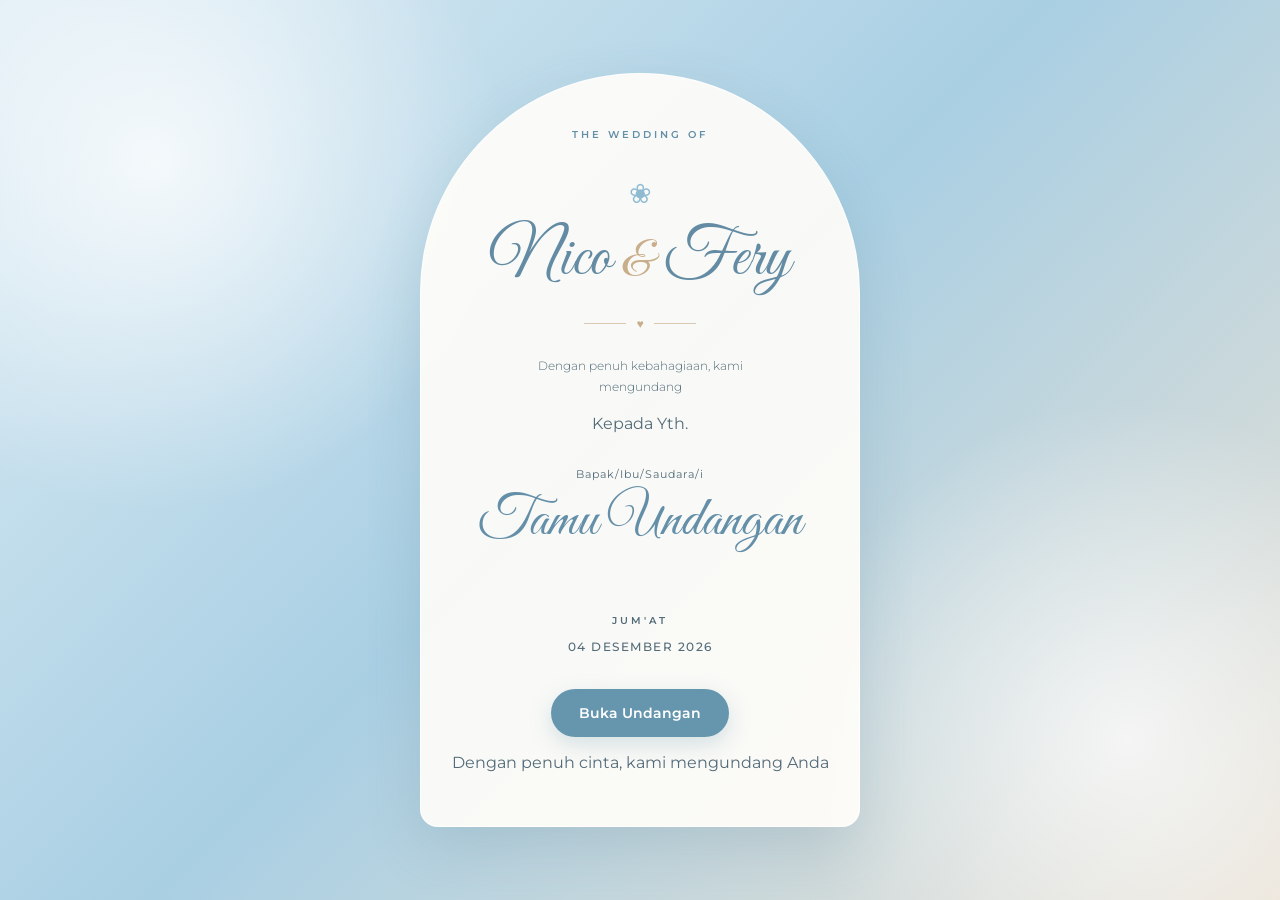
==== index.html @ a03cc9b2 "Update index.html" ====
<!DOCTYPE html>
<html lang="id">
<head>
  <meta charset="UTF-8">
  <meta name="viewport" content="width=device-width, initial-scale=1.0">
  <title>The Wedding of Nico & Fery</title>

  <!-- Font dari Google Fonts -->
  <link rel="preconnect" href="https://fonts.googleapis.com">
  <link rel="preconnect" href="https://fonts.gstatic.com" crossorigin>
  <link href="https://fonts.googleapis.com/css2?family=Great+Vibes&family=Montserrat:wght@300;400;500;600&display=swap" rel="stylesheet">

  <link rel="stylesheet" href="style.css">
</head>
<body>
  <main class="cover">
    <section class="invitation-card" aria-labelledby="wedding-title">
      <p class="eyebrow">THE WEDDING OF</p>

      <div class="small-flower" aria-hidden="true">❀</div>

      <h1 id="wedding-title">Nico <span>&amp;</span> Fery</h1>

      <div class="divider" aria-hidden="true"><span></span> ♥ <span></span></div>

      <p class="invitation-line">Dengan penuh kebahagiaan, kami mengundang</p>
         <p>Kepada Yth.</p>
      <p class="guest-label">Bapak/Ibu/Saudara/i</p>


    <h2 id="guestName">
        Tamu Undangan
    </h2>
      <div>
      <p class="date-label">JUM'AT</p>
      <p class="date">04 DESEMBER 2026</p>
      </div>
      <button class="open-button" onclick="openInvitation()">
        Buka Undangan
      </button>
      <p class="fade-in fade-delay-1">
    Dengan penuh cinta, kami mengundang Anda</p>
    </section>
  </main>

  <script src="script.js"></script>
<audio id="weddingMusic" loop>
    <source src="lagu.mp3" type="audio/mpeg">
</audio>
<script>
    continueWeddingMusic();
</script>

</body>
</html>
---- style.css ----
/* ===== Warna dan pengaturandasar ===== */
:root {
  --blue: #a9cfe3;
  --blue-deep: #648fa8;
  --cream: #fbf6ed;
  --cream-dark: #eee3d3;
  --ink: #536b78;
  --white: #fffdf9;
}

* {
  box-sizing: border-box;
}

html, body {
  min-height: 100%;
  margin: 0;
}

body {
  font-family: "Montserrat", sans-serif;
  color: var(--ink);
  background: var(--cream);
}

/* ===== Latar halaman pembukaan ===== */
.cover {
  position: relative;
  display: grid;
  place-items: center;
  min-height: 100vh;
  padding: 32px 18px;
  overflow: hidden;
  background:
    radial-gradient(circle at 12% 18%, rgba(255,255,255,.78), transparent 26%),
    radial-gradient(circle at 88% 82%, rgba(255,255,255,.72), transparent 25%),
    linear-gradient(135deg, #dcecf4 0%, var(--blue) 48%, #e9e1d4 100%);
}

.invitation-card {
  position: relative;
  z-index: 1;
  width: min(100%, 440px);
  min-height: 620px;
  padding: 54px 28px 38px;
  display: flex;
  flex-direction: column;
  align-items: center;
  justify-content: center;
  text-align: center;
  background: rgba(255, 253, 249, .92);
  border: 1px solid rgba(255, 255, 255, .9);
  border-radius: 220px 220px 18px 18px;
  box-shadow: 0 20px 55px rgba(70, 105, 125, .16);
}

.eyebrow {
  margin: 0;
  font-size: 11px;
  font-weight: 600;
  letter-spacing: 4px;
  color: var(--blue-deep);
}

.small-flower {
  margin-top: 24px;
  color: #8ebbd2;
  font-size: 27px;
}

h1 {
  margin: 10px 0 12px;
  font-family: "Great Vibes", cursive;
  font-size: clamp(48px, 11vw, 66px);
  line-height: 1.2;
  font-weight: 400;
  color: #638ba3;
}

h1 span {
  color: #c9ae8c;
  font-size: .75em;
}

.divider {
  display: flex;
  align-items: center;
  gap: 10px;
  margin: 4px 0 24px;
  color: #c9ae8c;
  font-size: 12px;
}

.divider span {
  width: 42px;
  height: 1px;
  background: #d8c7b1;
}

.invitation-line {
  max-width: 270px;
  margin: 0;
  font-size: 12px;
  line-height: 1.8;
  font-weight: 300;
}

.guest-label {
  margin: 18px 0 5px;
  font-size: 11px;
  letter-spacing: 1px;
}

.guest-name {
  margin: 0;
  font-size: 15px;
  font-weight: 600;
  color: #648fa8;
}

.date-label {
  margin: 30px 0 5px;
  font-size: 10px;
  font-weight: 600;
  letter-spacing: 3px;
}

.date {
  margin-bottom: 25px;
  font-size: 12px;
  letter-spacing: 1.5px;
  font-weight: 500;
}


.open-button {
  margin-top: 10px;
  background-color: #6696ad;
  color: #ffffff;
  border: none;
  padding: 15px 28px;
  border-radius: 50px;
  font-family: 'Montserrat', sans-serif;
  font-size: 14px;
  font-weight: 600;
  cursor: pointer;
  box-shadow: 0 8px 22px rgba(102, 150, 173, 0.25);
  transition: 0.3s ease;
}

.open-button:hover {
  background-color: #527f96;
  transform: translateY(-2px);
}


.open-button:focus-visible {
  outline: 3px solid #c9ae8c;
  outline-offset: 4px;
}

.open-button span {
  margin-right: 7px;
}

.footer-note {
  margin: 25px 0 0;
  color: #9b9b91;
  font-size: 9px;
  font-style: italic;
}

/* Dekorasi sederhana di luar kartu */
.ornament {
  position: center;
  color: rgba(255, 253, 249, .8);
  font-size: 120px;
  line-height: 1;
  user-select: none;
}

.ornament-top {
  top: 4%;
  left: 5%;
  transform: rotate(-20deg);
}

.ornament-bottom {
  right: 5%;
  bottom: 3%;
  transform: rotate(18deg);
}

/* Penyesuaian untuk layar HP */
@media (max-width: 480px) {
  .cover {
    padding: 18px 14px;
  }

  .invitation-card {
    min-height: 590px;
    padding: 48px 22px 30px;
    border-radius: 190px 190px 16px 16px;
  }

  .eyebrow {
    letter-spacing: 3px;
  }

  .ornament {
    font-size: 76px;
  }
}

 :root {
  --blue: #a9cfe3;
  --blue-deep: #648fa8;
  --blue-pale: #eaf4f8;
  --cream: #fbf6ed;
  --cream-deep: #eee3d3;
  --ink: #536b78;
  --white: #fffdf9;
}

* { box-sizing: border-box; }

html { scroll-behavior: smooth; }

body {
  margin: 0;
  font-family: "Montserrat", sans-serif;
  color: var(--ink);
  background: var(--cream);
}

.details-page {
  width: 100%;
  overflow: hidden;
  background:
    radial-gradient(circle at 0 10%, rgba(169, 207, 227, .22), transparent 24%),
    radial-gradient(circle at 100% 60%, rgba(169, 207, 227, .2), transparent 25%),
    var(--cream);
}

section {
  width: min(100% - 32px, 980px);
  margin: 0 auto;
  text-align: center;
}

.intro {
  padding: 74px 26px 42px;
}

.eyebrow {
  margin: 0 0 12px;
  color: var(--blue-deep);
  font-size: 10px;
  font-weight: 600;
  letter-spacing: 3px;
}

.intro h1 {
  margin: 0 0 18px;
  font-family: "Great Vibes", cursive;
  color: var(--blue-deep);
  font-size: clamp(38px, 7vw, 54px);
  font-weight: 400;
}

.intro-text {
  max-width: 660px;
  margin: 0 auto;
  font-size: 13px;
  line-height: 2;
  font-weight: 300;
}

.couple-section {
  padding: 40px 0 74px;
}

h2 {
  margin: 0 0 28px;
  color: var(--blue-deep);
  font-family: "Great Vibes", cursive;
  font-size: clamp(42px, 7vw, 56px);
  font-weight: 400;
}

.couple-grid {
  display: grid;
  grid-template-columns: minmax(0, 1fr) 48px minmax(0, 1fr);
  align-items: center;
  gap: 18px;
  max-width: 760px;
  margin: 0 auto;
}

.person-card {
  padding: 22px 18px 25px;
  border: 1px solid rgba(100, 143, 168, .18);
  border-radius: 140px 140px 18px 18px;
  background: rgba(255, 253, 249, .82);
  box-shadow: 0 12px 30px rgba(70, 105, 125, .08);
}

.person-photo {
  display: block;
  width: min(100%, 220px);
  aspect-ratio: 3 / 4;
  object-fit: cover;
  margin: 0 auto 18px;
  border-radius: 110px 110px 12px 12px;
  border: 5px solid white;
  background: var(--blue-pale);
}

.person-card h3 {
  margin: 0 0 7px;
  color: var(--blue-deep);
  font-family: "Great Vibes", cursive;
  font-size: clamp(27px, 4vw, 36px);
  font-weight: 400;
}

.person-role {
  margin: 0 0 15px;
  font-size: 10px;
  letter-spacing: 1.5px;
  text-transform: uppercase;
}

.parents {
  margin: 0;
  font-size: 11px;
  line-height: 1.9;
}

.parents strong { font-weight: 500; }

.ampersand {
  color: #c9ae8c;
  font-family: "Great Vibes", cursive;
  font-size: 44px;
}

.event-section {
  padding: 58px 0 70px;
  background: rgba(234, 244, 248, .62);
}

.event-section h2 { margin-bottom: 8px; }

.section-subtitle {
  margin: 0 0 30px;
  font-size: 12px;
  line-height: 1.8;
}

.event-grid {
  display: grid;
  grid-template-columns: repeat(2, minmax(0, 1fr));
  gap: 20px;
  max-width: 780px;
  margin: 0 auto;
}

.event-card {
  padding: 30px 22px;
  border: 1px solid rgba(100, 143, 168, .18);
  border-radius: 18px;
  background: var(--white);
  box-shadow: 0 12px 28px rgba(70, 105, 125, .07);
}

.event-icon {
  display: grid;
  place-items: center;
  width: 42px;
  height: 42px;
  margin: 0 auto 14px;
  border-radius: 50%;
  background: var(--blue-pale);
  color: var(--blue-deep);
  font-size: 22px;
}

.event-card h3 {
  margin: 0 0 16px;
  color: var(--blue-deep);
  font-size: 16px;
  font-weight: 600;
}

.event-date {
  margin: 0 0 8px;
  font-size: 12px;
  font-weight: 600;
}

.event-time {
  margin: 0;
  font-size: 12px;
  line-height: 1.8;
}

.event-divider {
  width: 46px;
  height: 1px;
  margin: 19px auto;
  background: var(--cream-deep);
}

.event-place {
  margin: 0 0 20px;
  font-size: 11px;
  line-height: 1.9;
}

.event-place strong { font-weight: 600; }

.map-button {
  display: inline-block;
  padding: 11px 18px;
  border-radius: 999px;
  background: var(--blue-deep);
  color: white;
  text-decoration: none;
  font-size: 11px;
  transition: background .2s ease, transform .2s ease;
}

.map-button:hover {
  background: #527b94;
  transform: translateY(-2px);
}

.sample-note {
  max-width: 700px;
  margin: 24px auto 0;
  color: #8d8e88;
  font-size: 10px;
  line-height: 1.8;
}

.page-footer {
  padding: 38px 18px 48px;
  text-align: center;
}

.page-footer p {
  margin: 0;
  font-size: 11px;
  line-height: 1.8;
}

.page-footer .footer-names {
  margin-top: 7px;
  color: var(--blue-deep);
  font-family: "Great Vibes", cursive;
  font-size: 34px;
}

/* Tampilan layar HP */
@media (max-width: 620px) {
  .intro { padding-top: 54px; }

  .couple-grid {
    grid-template-columns: 1fr;
    gap: 14px;
    max-width: 340px;
  }

  .person-card {
    padding: 22px 18px;
    border-radius: 150px 150px 18px 18px;
  }

  .person-photo { width: min(100%, 210px); }

  .ampersand {
    font-size: 32px;
    line-height: 1;
  }

  .event-grid {
    grid-template-columns: 1fr;
    max-width: 380px;
  }

  .event-card { padding: 28px 18px; }
}
.gallery-button-container {
    text-align: center;
    margin: 35px 0;
}

.gallery-button {
    display: inline-block;
    background-color: #8eafb2;
    color: white;
    padding: 13px 30px;
    border-radius: 30px;
    text-decoration: none;
    font-family: 'Poppins', sans-serif;
    font-size: 14px;
    transition: 0.3s;
    box-shadow: 0 4px 10px rgba(0, 0, 0, 0.12);
}


.gallery-button:hover {
    background-color: #668d91;
    transform: translateY(-3px);
}

        /* Tombol navigasi */

        .navigation {
            display: flex;
            justify-content: center;
            gap: 12px;
            margin-top: 35px;
            flex-wrap: wrap;
        }

        .navigation a {
            text-decoration: none;
            color: #ffffff;
            background: #7d9fa2;
            padding: 11px 23px;
            border-radius: 3px;
            font-size: 12px;
            transition: background 0.3s;
        }

        .navigation a:hover {
            background: #587d80;
        }

        
/* ANIMASI PEMBUKAAN */

@keyframes softFade {
    from {
        opacity: 0;
        transform: translateY(25px);
    }

    to {
        opacity: 1;
        transform: translateY(0);
    }
}

.fade-in {
    animation: softFade 1.5s ease forwards;
}

.fade-delay-1 {
    animation-delay: 0.3s;
}

.fade-delay-2 {
    animation-delay: 0.6s;
}

/* BUNGA JATUH */

.petal-container {
    position: fixed;
    inset: 0;
    overflow: hidden;
    pointer-events: none;
    z-index: 5;
}

.petal {
    position: absolute;
    top: -30px;
    color: #b7d0d9;
    font-size: 17px;
    opacity: 0;

    animation: petalFall 12s linear infinite;
}

.petal:nth-child(1) {
    left: 10%;
    animation-delay: 0s;
}

.petal:nth-child(2) {
    left: 30%;
    animation-delay: 3s;
}

.petal:nth-child(3) {
    left: 50%;
    animation-delay: 6s;
}

.petal:nth-child(4) {
    left: 70%;
    animation-delay: 2s;
}

.petal:nth-child(5) {
    left: 90%;
    animation-delay: 8s;
}

@keyframes petalFall {
    0% {
        transform: translateY(-30px) rotate(0deg);
        opacity: 0;
    }

    10% {
        opacity: 0.7;
    }

    90% {
        opacity: 0.7;
    }

    100% {
        transform: translateY(100vh) rotate(180deg);
        opacity: 0;
    }
}

/* COUNTDOWN */

.countdown-section {
    text-align: center;
    padding: 35px 15px;
}

.countdown-section h2 {
    font-family: 'Playfair Display', serif;
    color: #668e9c;
    font-weight: normal;
    margin-bottom: 25px;
}

.countdown {
    display: flex;
    justify-content: center;
    gap: 12px;
    flex-wrap: wrap;
}

.countdown-box {
    background: #ffffff;
    border: 1px solid #dce9ed;
    border-radius: 12px;
    width: 75px;
    padding: 15px 5px;
    box-shadow: 0 5px 15px rgba(90, 130, 145, 0.08);
}

.countdown-box span {
    font-size: 23px;
    color: #668e9c;
}

.countdown-box p {
    font-size: 10px;
    color: #8baeb9;
    margin: 5px 0 0;
}


/* TOMBOL MUSIK AESTHETIC */

.music-button {
    position: fixed;
    right: 20px;
    bottom: 20px;

    width: 50px;
    height: 50px;

    border: 1px solid #d6e5e9;
    border-radius: 50%;

    background: rgba(255, 255, 255, 0.95);
    color: #779eaa;

    font-size: 22px;
    cursor: default;

    box-shadow: 0 5px 18px rgba(90, 130, 145, 0.15);

    z-index: 999;

    transition: 0.3s;
}

.music-button:hover {
    background: #eaf3f6;
    transform: scale(1.08);
}

.music-button.music-playing {
    animation: musicSpin 5s linear infinite;
}

@keyframes musicSpin {
    from {
        transform: rotate(0deg);
    }

    to {
        transform: rotate(360deg);
    }
}

/* NAMA TAMU UNDANGAN */

.guest-section {
    text-align: center;
    margin: 25px auto;
    padding: 20px;
}

.guest-section p {
    font-family: 'Poppins', sans-serif;
    font-size: 12px;
    color: #8baeb9;
    line-height: 1.8;
}

.guest-section h2 {
    font-family: 'Playfair Display', serif;
    font-size: 24px;
    font-weight: normal;
    color: #668e9c;
    margin: 10px 0;
}

/* FOTO GALERI TIDAK BISA DIKLIK */
.gallery-page img {
    cursor: default !important;
    pointer-events: none;
}

/* HILANGKAN EFEK FOTO MEMBESAR */
.gallery-page img:hover {
    transform: none !important;
    box-shadow: 0 8px 25px rgba(90, 130, 145, 0.12) !important;
}
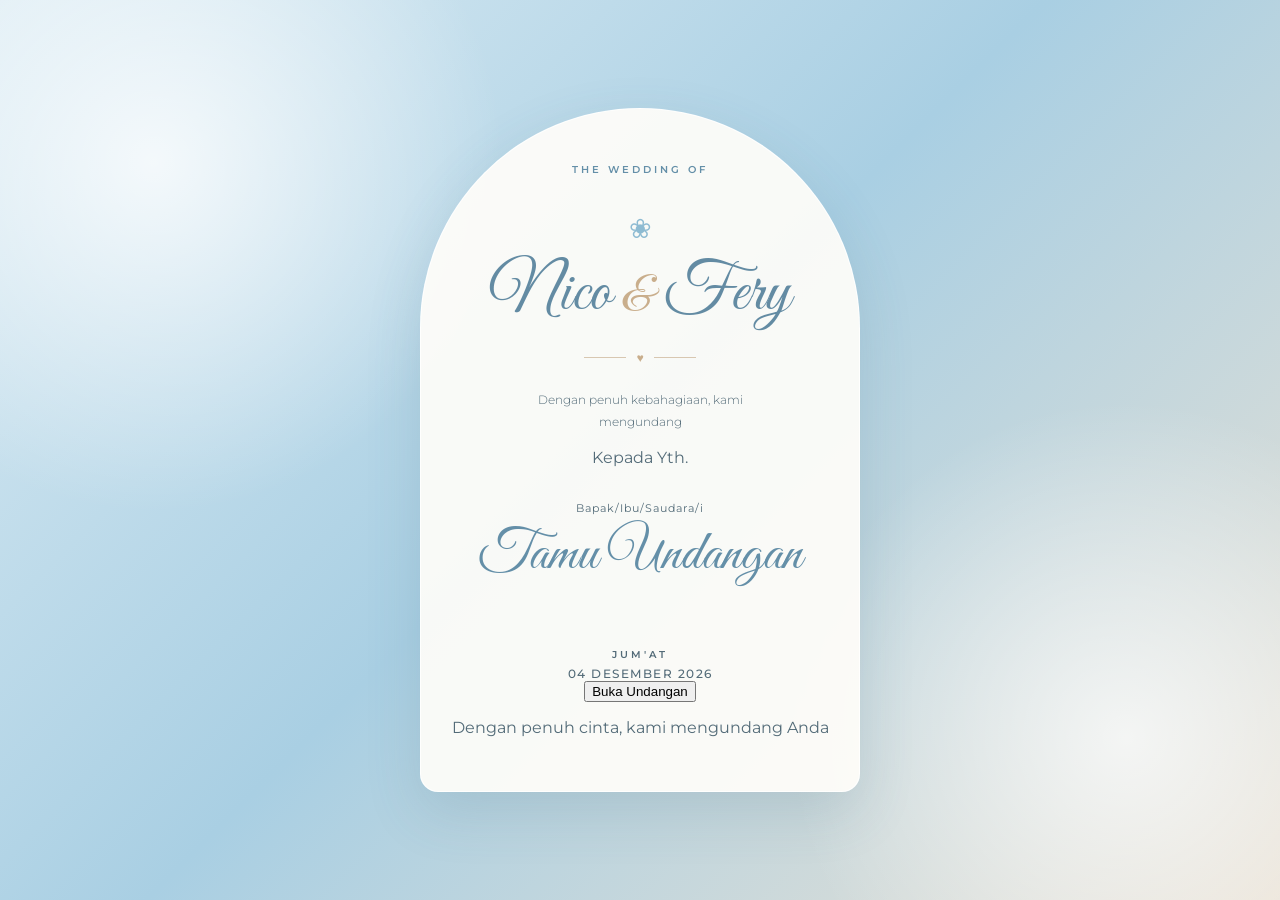
==== commit 21776655: "Update index.html" ====
--- a/index.html
+++ b/index.html
@@ -35,7 +35,7 @@
       <p class="date-label">JUM'AT</p>
       <p class="date">04 DESEMBER 2026</p>
       </div>
-      <button class="open-button" onclick="openInvitation()">
+      <button id="open-invitation">
         Buka Undangan
       </button>
       <p class="fade-in fade-delay-1">
--- a/style.css
+++ b/style.css
@@ -1,4 +1,4 @@
-/* ===== Warna dan pengaturandasar ===== */
+/* ===== Warna dan pengaturan dasar ===== */
 :root {
   --blue: #a9cfe3;
   --blue-deep: #648fa8;
@@ -126,33 +126,32 @@
 }
 
 .date {
-  margin-bottom: 25px;
+  margin: 0;
   font-size: 12px;
   letter-spacing: 1.5px;
   font-weight: 500;
 }
 
-
 .open-button {
-  margin-top: 10px;
-  background-color: #6696ad;
-  color: #ffffff;
-  border: none;
-  padding: 15px 28px;
-  border-radius: 50px;
-  font-family: 'Montserrat', sans-serif;
-  font-size: 14px;
-  font-weight: 600;
+  margin-top: 30px;
+  padding: 13px 22px;
+  border: 0;
+  border-radius: 999px;
+  background: var(--blue-deep);
+  color: white;
+  font-family: inherit;
+  font-size: 11px;
+  font-weight: 500;
+  letter-spacing: .5px;
   cursor: pointer;
-  box-shadow: 0 8px 22px rgba(102, 150, 173, 0.25);
-  transition: 0.3s ease;
+  box-shadow: 0 7px 18px rgba(100, 143, 168, .22);
+  transition: transform .2s ease, background .2s ease;
 }
 
 .open-button:hover {
-  background-color: #527f96;
+  background: #527b94;
   transform: translateY(-2px);
 }
-
 
 .open-button:focus-visible {
   outline: 3px solid #c9ae8c;
@@ -752,3 +751,125 @@
     transform: none !important;
     box-shadow: 0 8px 25px rgba(90, 130, 145, 0.12) !important;
 }
+
+/* ==============================
+   UCAPAN DAN DOA
+============================== */
+
+.ucapan-section {
+    background: #fbf6ed;
+    padding: 60px 20px;
+}
+
+.ucapan-container {
+    max-width: 650px;
+    margin: auto;
+}
+
+.ucapan-section h2 {
+    color: #648fa8;
+    text-align: center;
+    font-family: 'Playfair Display', serif;
+    font-size: 30px;
+    margin-bottom: 10px;
+}
+
+.ucapan-subtitle {
+    color: #536b78;
+    text-align: center;
+    margin-bottom: 30px;
+}
+
+#formUcapan {
+    background: #fffdf9;
+    padding: 25px;
+    border-radius: 15px;
+    box-shadow: 0 4px 15px rgba(0, 0, 0, 0.06);
+}
+
+.form-group {
+    margin-bottom: 18px;
+}
+
+.form-group label {
+    display: block;
+    color: #536b78;
+    margin-bottom: 8px;
+    font-weight: 600;
+}
+
+.form-group input,
+.form-group select,
+.form-group textarea {
+    width: 100%;
+    padding: 12px;
+    border: 1px solid #c5dadd;
+    border-radius: 8px;
+    background: #fff;
+    color: #536b78;
+    font-family: inherit;
+    font-size: 14px;
+}
+
+.form-group textarea {
+    resize: vertical;
+}
+
+#tombolKirimUcapan {
+    width: 100%;
+    padding: 13px;
+    background: #779b9d;
+    color: white;
+    border: none;
+    border-radius: 8px;
+    cursor: pointer;
+    font-size: 15px;
+}
+
+#tombolKirimUcapan:hover {
+    background: #64888a;
+}
+
+#tombolKirimUcapan:disabled {
+    opacity: 0.6;
+    cursor: not-allowed;
+}
+
+#statusUcapan {
+    text-align: center;
+    margin-top: 12px;
+    color: #536b78;
+}
+
+.daftar-ucapan {
+    margin-top: 40px;
+}
+
+.daftar-ucapan h3 {
+    color: #648fa8;
+    margin-bottom: 18px;
+    text-align: center;
+}
+
+.item-ucapan {
+    background: #fffdf9;
+    border: 1px solid #e5e8e4;
+    border-radius: 10px;
+    padding: 18px;
+    margin-bottom: 15px;
+    overflow-wrap: anywhere;
+}
+
+.item-ucapan strong {
+    color: #648fa8;
+}
+
+.item-ucapan p {
+    color: #536b78;
+    margin-top: 10px;
+    white-space: pre-wrap;
+}
+
+.item-ucapan small {
+    color: #779b9d;
+}
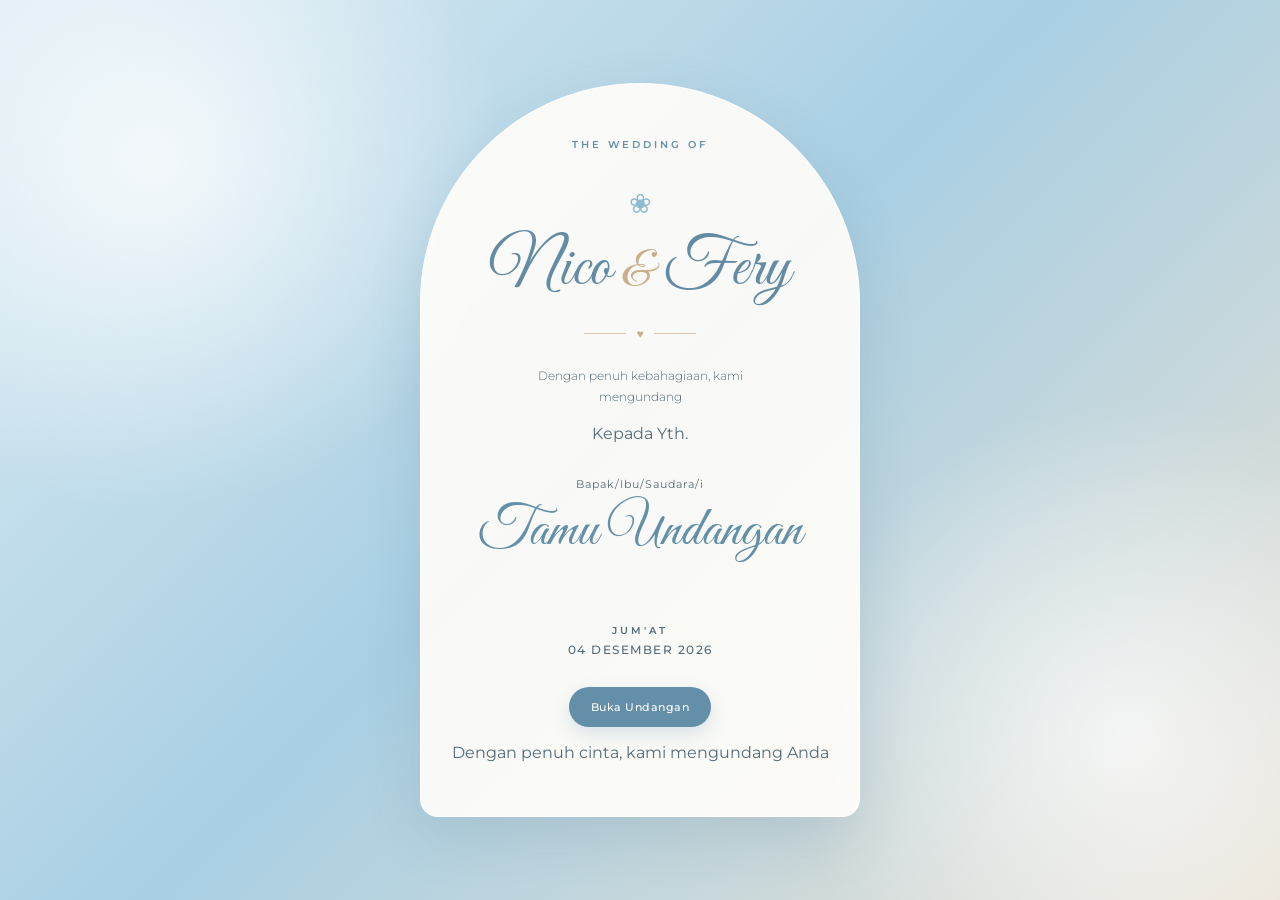
==== commit 0962adbb: "Update index.html" ====
--- a/index.html
+++ b/index.html
@@ -35,9 +35,13 @@
       <p class="date-label">JUM'AT</p>
       <p class="date">04 DESEMBER 2026</p>
       </div>
-      <button id="open-invitation">
-        Buka Undangan
-      </button>
+<button
+    type="button"
+    class="open-button"
+    onclick="window.location.href='halaman-kedua.html'"
+>
+    Buka Undangan
+</button>
       <p class="fade-in fade-delay-1">
     Dengan penuh cinta, kami mengundang Anda</p>
     </section>
